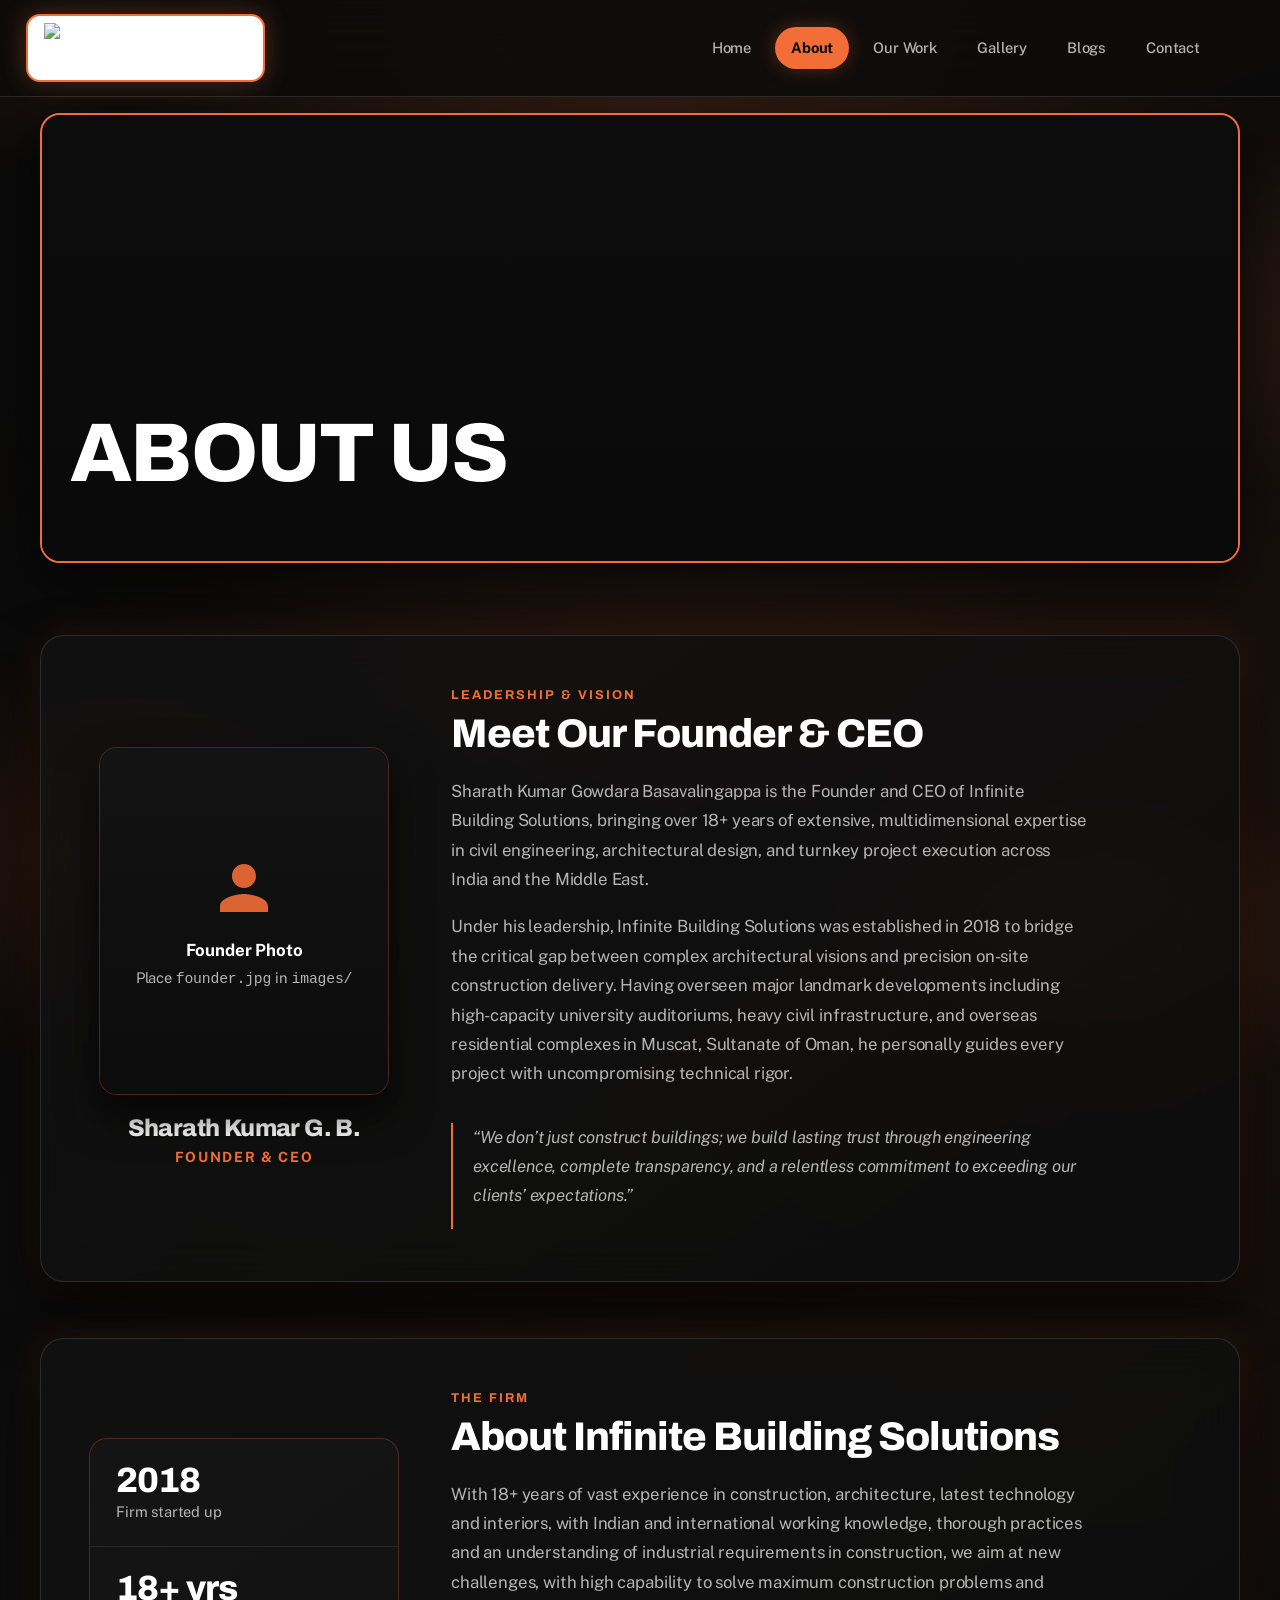
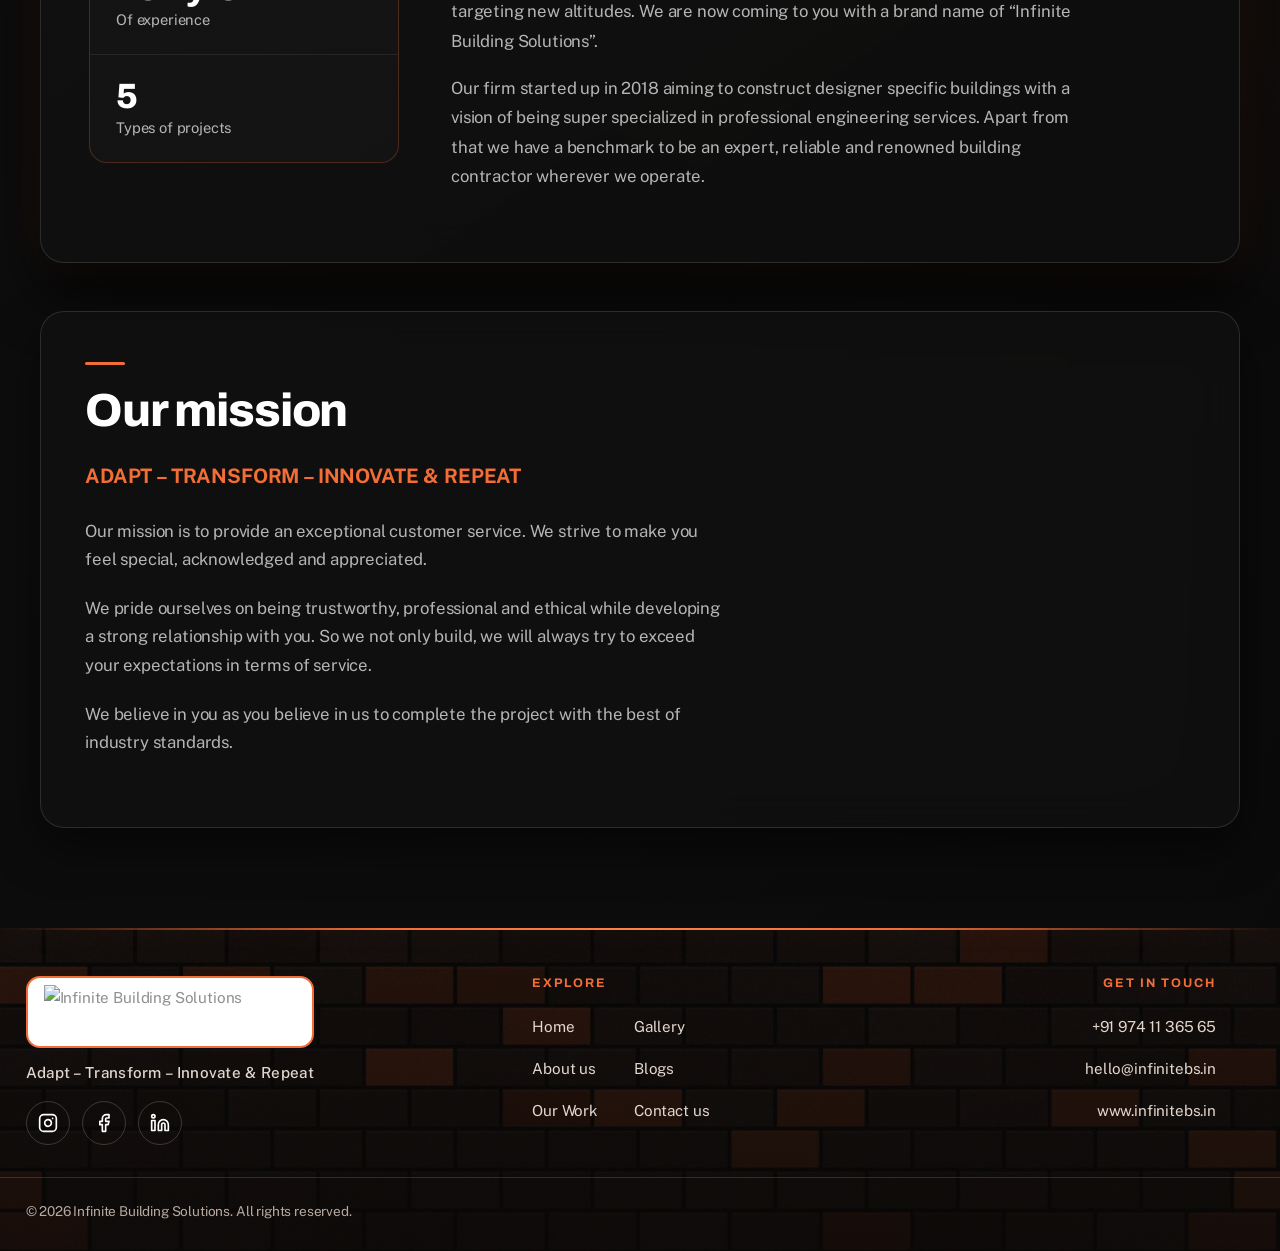
==== about.html @ d472f4f3 "footer changes" ====
<!DOCTYPE html>
<html lang="en-IN"><head><meta charset="utf-8">
<meta name="viewport" content="width=device-width, initial-scale=1, viewport-fit=cover">
<title>About Us | Infinite Building Solutions, Mysuru</title>
<meta name="description" content="Meet our Founder & CEO Sharath Kumar G. B., and learn about Infinite Building Solutions' 18+ years of expertise in civil construction, architecture, and interiors in Mysuru and abroad.">
<meta name="robots" content="index,follow,max-image-preview:large">
<meta name="theme-color" content="#f26e36">
<link rel="canonical" href="https://www.infinitebs.in/about.html">
<meta property="og:type" content="website"><meta property="og:site_name" content="Infinite Building Solutions"><meta property="og:title" content="About Us | Infinite Building Solutions, Mysuru"><meta property="og:description" content="Meet our Founder & CEO Sharath Kumar G. B., and learn about Infinite Building Solutions' 18+ years of expertise in civil construction, architecture, and interiors in Mysuru and abroad."><meta property="og:url" content="https://www.infinitebs.in/about.html"><meta property="og:image" content="https://www.infinitebs.in/images/hero-about.jpg"><meta property="og:locale" content="en_IN">
<meta name="twitter:card" content="summary_large_image"><meta name="twitter:title" content="About Us | Infinite Building Solutions, Mysuru"><meta name="twitter:description" content="Meet our Founder & CEO Sharath Kumar G. B., and learn about Infinite Building Solutions' 18+ years of expertise in civil construction, architecture, and interiors in Mysuru and abroad."><meta name="twitter:image" content="https://www.infinitebs.in/images/hero-about.jpg">
<link rel="icon" type="image/png" href="images/favicon.png">
<link rel="icon" href="favicon.ico" sizes="any">
<link rel="apple-touch-icon" href="images/apple-touch-icon.png">
<link rel="preconnect" href="https://fonts.googleapis.com"><link rel="preconnect" href="https://fonts.gstatic.com" crossorigin>
<link href="https://fonts.googleapis.com/css2?family=Archivo:wght@500;700;800&family=Public+Sans:wght@400;500;600;700&display=swap" rel="stylesheet">
<link rel="stylesheet" href="css/style.css"><link rel="stylesheet" href="css/footer.css"><link rel="stylesheet" href="css/background.css">
<script type="application/ld+json">{"@context": "https://schema.org", "@type": "GeneralContractor", "name": "Infinite Building Solutions", "url": "https://www.infinitebs.in/", "logo": "https://www.infinitebs.in/images/logo.png", "image": "https://www.infinitebs.in/images/hero-home.jpg", "description": "Infinite Building Solutions is a Mysuru-based construction firm delivering commercial, institutional, residential, industrial and interiors and fit out projects across Karnataka and abroad.", "telephone": "+919741136565", "email": "hello@infinitebs.in", "foundingDate": "2018", "founder": {"@type": "Person", "name": "Sharath Kumar Gowdara Basavalingappa", "jobTitle": "Founder & CEO"}, "address": {"@type": "PostalAddress", "streetAddress": "340, Post Office Road, Sri Bireshwara Kurubhara Sanga, Siddalingapura", "addressLocality": "Mysuru", "addressRegion": "Karnataka", "postalCode": "570003", "addressCountry": "IN"}, "areaServed": ["Mysuru", "Karnataka", "India"]}</script>
</head><body>
<header><div class="nav"><a href="index.html" aria-label="Infinite Building Solutions, home"><img src="images/logo.png" alt="Infinite Building Solutions"></a>
<button class="mb" aria-label="Menu" aria-expanded="false"><span></span><span></span><span></span></button>
<nav aria-label="Main"><a href="index.html" data-l="home">Home</a><a href="about.html" data-l="about" class="on" aria-current="page">About</a><a href="our-work.html" data-l="work">Our Work</a><a href="gallery.html" data-l="gallery">Gallery</a><a href="blogs.html" data-l="blogs">Blogs</a><a href="contact.html" data-l="contact">Contact</a></nav></div></header>
<main>
<section class="pg on" id="about"><div class="bn i3"><div class="w"><h1>About us</h1></div></div>
<div class="w sec" style="padding-top:56px">

  <!-- 1. Founder & CEO First -->
  <article class="founder-card" style="margin-top:0">
    <div class="founder-media">
      <div class="founder-img-wrap">
        <img src="images/founder.jpg" alt="Sharath Kumar G. B. - Founder &amp; CEO" onerror="this.style.display='none';this.nextElementSibling.style.display='flex'">
        <div class="founder-placeholder" style="display:none">
          <svg viewBox="0 0 24 24"><path d="M12 12c2.21 0 4-1.79 4-4s-1.79-4-4-4-4 1.79-4 4 1.79 4 4 4zm0 2c-2.67 0-8 1.34-8 4v2h16v-2c0-2.66-5.33-4-8-4z"/></svg>
          <span><b>Founder Photo</b>Place <code>founder.jpg</code> in <code>images/</code></span>
        </div>
      </div>
      <div class="founder-name-tag">
        <h3>Sharath Kumar G. B.</h3>
        <p>Founder &amp; CEO</p>
      </div>
    </div>
    <div class="founder-bio">
      <span class="founder-eyebrow">LEADERSHIP &amp; VISION</span>
      <h2>Meet Our Founder &amp; CEO</h2>
      <p>Sharath Kumar Gowdara Basavalingappa is the Founder and CEO of Infinite Building Solutions, bringing over 18+ years of extensive, multidimensional expertise in civil engineering, architectural design, and turnkey project execution across India and the Middle East.</p>
      <p>Under his leadership, Infinite Building Solutions was established in 2018 to bridge the critical gap between complex architectural visions and precision on-site construction delivery. Having overseen major landmark developments including high-capacity university auditoriums, heavy civil infrastructure, and overseas residential complexes in Muscat, Sultanate of Oman, he personally guides every project with uncompromising technical rigor.</p>
      <div class="founder-quote">
        <p>“We don’t just construct buildings; we build lasting trust through engineering excellence, complete transparency, and a relentless commitment to exceeding our clients’ expectations.”</p>
      </div>
    </div>
  </article>

  <!-- 2. About The Firm Next -->
  <article class="founder-card about-card" style="margin-top:56px">
    <div class="founder-media">
      <div class="about-stats">
        <div><b>2018</b>Firm started up</div>
        <div><b>18+ yrs</b>Of experience</div>
        <div><b>5</b>Types of projects</div>
      </div>
    </div>
    <div class="founder-bio">
      <span class="founder-eyebrow">THE FIRM</span>
      <h2>About Infinite Building Solutions</h2>
      <p>With 18+ years of vast experience in construction, architecture, latest technology and interiors, with Indian and international working knowledge, thorough practices and an understanding of industrial requirements in construction, we aim at new challenges, with high capability to solve maximum construction problems and targeting new altitudes. We are now coming to you with a brand name of “Infinite Building Solutions”.</p>
      <p>Our firm started up in 2018 aiming to construct designer specific buildings with a vision of being super specialized in professional engineering services. Apart from that we have a benchmark to be an expert, reliable and renowned building contractor wherever we operate.</p>
    </div>
  </article>

  <!-- 3. Our Mission -->
  <div style="margin-top:48px">
    <div class="pc">
      <h2>Our mission</h2>
      <p style="margin-top:22px;font-size:1.25rem;color:var(--or)"><b>ADAPT – TRANSFORM – INNOVATE &amp; REPEAT</b></p>
      <p>Our mission is to provide an exceptional customer service. We strive to make you feel special, acknowledged and appreciated.</p>
      <p>We pride ourselves on being trustworthy, professional and ethical while developing a strong relationship with you. So we not only build, we will always try to exceed your expectations in terms of service.</p>
      <p>We believe in you as you believe in us to complete the project with the best of industry standards.</p>
    </div>
  </div>

</div>
</section>
</main>
<footer><div class="w ft">
<div class="ft-brand"><img src="images/logo.png" alt="Infinite Building Solutions"><p class="ft-tag">Adapt – Transform – Innovate &amp; Repeat</p>
<!-- TODO: replace each href="#" below with the real Instagram, Facebook and LinkedIn page URLs once the accounts are ready -->
<div class="ft-social"><a href="#" target="_blank" rel="noopener noreferrer" aria-label="Infinite Building Solutions on Instagram"><svg viewBox="0 0 24 24" fill="none" stroke="currentColor" stroke-width="2" stroke-linecap="round" stroke-linejoin="round" aria-hidden="true"><rect x="2" y="2" width="20" height="20" rx="5" ry="5"/><path d="M16 11.37A4 4 0 1 1 12.63 8 4 4 0 0 1 16 11.37z"/><line x1="17.5" y1="6.5" x2="17.51" y2="6.5"/></svg></a>
<a href="#" target="_blank" rel="noopener noreferrer" aria-label="Infinite Building Solutions on Facebook"><svg viewBox="0 0 24 24" fill="none" stroke="currentColor" stroke-width="2" stroke-linecap="round" stroke-linejoin="round" aria-hidden="true"><path d="M18 2h-3a5 5 0 0 0-5 5v3H7v4h3v8h4v-8h3l1-4h-4V7a1 1 0 0 1 1-1h3z"/></svg></a>
<a href="#" target="_blank" rel="noopener noreferrer" aria-label="Infinite Building Solutions on LinkedIn"><svg viewBox="0 0 24 24" fill="none" stroke="currentColor" stroke-width="2" stroke-linecap="round" stroke-linejoin="round" aria-hidden="true"><path d="M16 8a6 6 0 0 1 6 6v7h-4v-7a2 2 0 0 0-2-2 2 2 0 0 0-2 2v7h-4v-7a6 6 0 0 1 6-6z"/><rect x="2" y="9" width="4" height="12"/><circle cx="4" cy="4" r="2"/></svg></a>
</div></div>
<div><span class="ft-h">Explore</span><div class="ft-links"><a href="index.html">Home</a><a href="about.html">About us</a><a href="our-work.html">Our Work</a><a href="gallery.html">Gallery</a><a href="blogs.html">Blogs</a><a href="contact.html">Contact us</a></div></div>
<div><span class="ft-h">Get in touch</span><div class="ft-contact"><a href="tel:+919741136565">+91 974 11 365 65</a><a href="mailto:hello@infinitebs.in">hello@infinitebs.in</a><a href="https://www.infinitebs.in">www.infinitebs.in</a></div></div>
</div>
<div class="w ft-bar">© 2026 Infinite Building Solutions. All rights reserved.</div></footer>
<script src="js/script.js" defer></script>
</body></html>
---- css/style.css ----
/* ==========================================================================
   Infinite Building Solutions — Architectural Studio Design
   Color Theme: Dark theme: black, white and Signature Logo Orange (#f26e36)
   Palette: Rich Dark Espresso to Warm Black, Smoked Coffee Glass, Crisp Ivory & Warm Bronze-Orange
   ========================================================================== */

:root {
  /* Black, white and orange palette */
  --bg: #0a0a0a;                        /* Deep black */
  --bg-gradient: linear-gradient(180deg, #111111 0%, #0b0b0b 40%, #070707 100%);
  --bg-alt: #0e0e0e;                    /* Raised black */
  --bg-card: rgba(17, 17, 17, 0.72);    /* Smoked black glass */
  --bg-card-hover: rgba(22, 22, 22, 0.9);
  --st: #0f0f0f;                        /* Section Dark Foundation */

  /* Architectural Hairlines & Borders */
  --border: rgba(255, 255, 255, 0.08); /* Clean Precision Hairline */
  --border-warm: rgba(255, 255, 255, 0.12); /* Soft white hairline */
  --border-hover: rgba(242, 110, 54, 0.65); /* Vibrant Orange Glow Border */
  --ln: rgba(255, 255, 255, 0.08);

  /* Signature Brand Logo Orange & Warm Accents */
  --or: #f26e36;                        /* Signature Infinite Logo Orange */
  --or-bright: #ff8246;                 /* Glowing Orange Highlight */
  --or-deep: #d8551e;                  /* Deep Warm Terracotta */
  --or-glow: rgba(242, 110, 54, 0.3);   /* Luminous Ambient Orange Glow */
  --gold: #e5a968;                      /* Champagne Accent */

  /* Crisp Typography Colors */
  --fg: #ffffff;                        /* Crisp Off-White */
  --fg-sec: #b5b5b5;                    /* Neutral light gray */
  --fg-mut: #929292;                    /* Muted gray */

  box-sizing: border-box;
  padding-top: env(safe-area-inset-top, 0px);
  padding-bottom: env(safe-area-inset-bottom, 0px);
  color-scheme: dark;
}

html {
  scroll-padding-top: env(safe-area-inset-top, 0px);
  scroll-behavior: smooth;
  background-color: var(--bg);
}

*, *::before, *::after { box-sizing: inherit; }

body {
  margin: 0;
  background-color: var(--bg);
  background-image: 
    radial-gradient(ellipse 75% 45% at 50% 0%, rgba(242, 110, 54, 0.16), transparent 65%),
    radial-gradient(circle at 90% 30%, rgba(218, 95, 39, 0.08), transparent 50%),
    radial-gradient(circle at 10% 70%, rgba(31, 31, 31, 0.15), transparent 60%);
  color: var(--fg);
  font: 400 16px/1.7 "Public Sans", -apple-system, BlinkMacSystemFont, "Segoe UI", Roboto, sans-serif;
  overflow-x: clip;
  letter-spacing: -0.01em;
}

body::before {
  content: "";
  position: fixed;
  inset: 0 0 auto;
  height: env(safe-area-inset-top, 0px);
  background: var(--bg);
  z-index: 10;
}

/* --------------------------------------------------------------------------
   Original Architectural Typography Structure
   -------------------------------------------------------------------------- */
h1, h2, h3 {
  font-family: "Archivo", "Public Sans", system-ui, sans-serif;
  line-height: 1.12;
  margin: 0;
  letter-spacing: -0.025em;
  color: #ffffff;
}

h1 { font-size: clamp(2.5rem, 6.5vw, 5.2rem); font-weight: 800; }
h2 { font-size: clamp(1.85rem, 3.8vw, 2.9rem); font-weight: 800; }
h3 { font-size: 1.35rem; font-weight: 700; }
p { margin: 0 0 1.2em; max-width: 64ch; color: var(--fg-sec); font-size: 1.05rem; }
a { color: inherit; text-decoration: none; }
:focus-visible { outline: 2px solid var(--or); outline-offset: 3px; }
.w { max-width: 1200px; margin: 0 auto; padding: 0 28px; }

/* --------------------------------------------------------------------------
   Header & Navigation — Clean Floating Studio Bar
   -------------------------------------------------------------------------- */
header {
  position: sticky;
  top: env(safe-area-inset-top, 0px);
  z-index: 30;
  background: rgba(11, 11, 11, 0.85);
  backdrop-filter: blur(24px);
  -webkit-backdrop-filter: blur(24px);
  border-bottom: 1px solid var(--border-warm);
  transition: all 0.3s ease;
}

.nav {
  display: flex;
  align-items: center;
  justify-content: space-between;
  gap: 20px;
  padding: 14px clamp(24px, 5vw, 96px) 14px clamp(16px, 2vw, 36px);
  max-width: none;
  margin: 0;
}

.nav img {
  height: 68px;
  width: auto;
  display: block;
  background: #ffffff;
  border: 2px solid var(--or);
  border-radius: 14px;
  padding: 7px 16px;
  box-shadow: 0 0 26px var(--or-glow);
  transition: opacity 0.2s ease, box-shadow 0.3s ease;
}

.nav a:hover img { box-shadow: 0 0 34px rgba(242, 110, 54, 0.5); }

.nav img:hover { opacity: 0.95; }

nav {
  display: flex;
  gap: 8px;
  align-items: center;
}

nav a {
  padding: 8px 16px;
  border-radius: 99px;
  font-weight: 500;
  font-size: 0.92rem;
  color: #b5b5b5;
  transition: all 0.2s ease;
}

nav a:hover {
  color: #ffffff;
  background: rgba(255, 255, 255, 0.06);
}

nav a.on {
  background: var(--or);
  color: #0a0a0a;
  font-weight: 700;
  box-shadow: 0 0 20px var(--or-glow);
}

/* --------------------------------------------------------------------------
   Buttons — Crisp Precision with Signature Logo Orange
   -------------------------------------------------------------------------- */
.btn {
  display: inline-flex;
  align-items: center;
  justify-content: center;
  background: var(--or);
  color: #0a0a0a;
  font-weight: 700;
  padding: 15px 32px;
  border-radius: 99px;
  border: 0;
  font: 700 0.96rem "Public Sans", sans-serif;
  cursor: pointer;
  box-shadow: 0 8px 24px -4px var(--or-glow);
  transition: transform 0.2s ease, filter 0.2s ease, box-shadow 0.2s ease;
}

.btn:hover {
  filter: brightness(1.1);
  transform: translateY(-2px);
  box-shadow: 0 12px 30px -4px rgba(242, 110, 54, 0.45);
}

.btn.ghost {
  background: rgba(255, 255, 255, 0.04);
  color: #ffffff;
  border: 1px solid rgba(255, 255, 255, 0.18);
  box-shadow: none;
}

.btn.ghost:hover {
  background: rgba(255, 255, 255, 0.08);
  border-color: #ffffff;
}

.btn.lt {
  color: #ffffff;
  border: 1px solid rgba(255, 255, 255, 0.4);
  box-shadow: none;
}

.btn.lt:hover {
  background: #ffffff;
  color: #0a0a0a;
}

.pg { display: none; }
.pg.on { display: block; }
.cta { display: flex; gap: 14px; flex-wrap: wrap; }

/* --------------------------------------------------------------------------
   Hero Banners — Cinematic Architectural Full Bleed (Espresso/Noir Tone)
   -------------------------------------------------------------------------- */
.bn {
  position: relative;
  margin: 16px auto;
  width: calc(100% - 40px);
  max-width: 1200px;
  border-radius: 20px;
  border: 2px solid var(--or);
  min-height: 50vh;
  display: flex;
  align-items: flex-end;
  color: #ffffff;
  background: #0c0c0c center/cover no-repeat;
  overflow: hidden;
  box-shadow: 0 20px 50px rgba(0, 0, 0, 0.65);
}

.bn::before {
  content: "";
  position: absolute;
  inset: 0;
  background: linear-gradient(180deg, rgba(11, 11, 11, 0.25) 0%, rgba(11, 11, 11, 0.75) 50%, rgba(9, 9, 9, 0.98) 100%);
}

.bn .w {
  position: relative;
  width: 100%;
  padding-top: 140px;
  padding-bottom: 64px;
  z-index: 1;
}

.bn.tall { min-height: calc(100svh - 132px); }
.bn.tall .w { padding-top: 90px; padding-bottom: 112px; }
.bn.tall h1 { font-size: clamp(2.2rem, 4.6vw, 4.2rem); max-width: 22ch; }
.bn.tall p { margin: 20px 0 28px; }
.bn h1 { max-width: 17ch; text-transform: uppercase; line-height: 1.05; letter-spacing: -0.02em; }
.bn p { color: #d6d6d6; font-size: 1.25rem; margin: 24px 0 34px; max-width: 56ch; line-height: 1.6; }

.bn.i1 { background-image: url(../images/hero-home.jpg); }
.bn.i2 { background-image: url(../images/hero-work.jpg); }
.bn.i3 { background-image: url(../images/hero-about.jpg); }
.bn.i4 { background-image: url(../images/hero-contact.jpg); }
.bn.i5 { background-image: url(../images/oman.jpg); }

/* --------------------------------------------------------------------------
   Stats Bar — Smoked Espresso Metric Ribbon
   -------------------------------------------------------------------------- */
.stats {
  display: grid;
  grid-template-columns: repeat(3, 1fr);
  background: rgba(15, 15, 15, 0.85);
  backdrop-filter: blur(24px);
  -webkit-backdrop-filter: blur(24px);
  border: 1px solid var(--border-warm);
  border-radius: 18px;
  margin-top: -54px;
  position: relative;
  z-index: 2;
  box-shadow: 0 30px 60px rgba(0, 0, 0, 0.75), 0 0 30px rgba(242, 110, 54, 0.1);
  padding: 34px 20px;
}

.stats div {
  padding: 0 36px;
  border-left: 1px solid var(--border);
  font-size: 0.95rem;
  color: var(--fg-sec);
  letter-spacing: -0.01em;
}

.stats div:first-child { border: 0; }

.stats b {
  display: block;
  font: 800 2.8rem "Archivo", sans-serif;
  color: #ffffff;
  letter-spacing: -0.03em;
  margin-bottom: 2px;
  position: relative;
}

.stats b::after {
  content: "";
  display: inline-block;
  width: 8px;
  height: 8px;
  border-radius: 50%;
  background: var(--or);
  margin-left: 6px;
  box-shadow: 0 0 12px var(--or);
}

/* --------------------------------------------------------------------------
   Section Layout & Headings
   -------------------------------------------------------------------------- */
.sec { padding: 100px 0; }

.sec h2::before {
  content: "";
  display: block;
  width: 40px;
  height: 3px;
  background: var(--or);
  margin-bottom: 20px;
  border-radius: 2px;
}

.dark {
  background: var(--bg-alt);
  border-block: 1px solid var(--border-warm);
}

.dark .lead {
  color: var(--fg-sec);
  max-width: 62ch;
  font-size: 1.2rem;
  line-height: 1.6;
}

.mut { color: var(--fg-mut); }

/* --------------------------------------------------------------------------
   Swachh Pukhar Style Service Cards — Smoked black glass & Orange Accents
   -------------------------------------------------------------------------- */
.sp-grid {
  display: grid;
  grid-template-columns: repeat(2, 1fr);
  gap: 28px;
  margin-top: 48px;
}

.sp-card {
  background: var(--bg-card);
  backdrop-filter: blur(20px);
  -webkit-backdrop-filter: blur(20px);
  border: 1px solid var(--border-warm);
  border-radius: 18px;
  padding: 40px 36px;
  display: flex;
  flex-direction: column;
  transition: transform 0.35s ease, border-color 0.35s ease, box-shadow 0.35s ease, background 0.35s ease;
  position: relative;
  box-shadow: 0 14px 34px rgba(0, 0, 0, 0.5);
}

.sp-card:hover {
  transform: translateY(-6px);
  border-color: var(--border-hover);
  background: var(--bg-card-hover);
  box-shadow: 0 24px 50px rgba(0, 0, 0, 0.75), 0 0 30px var(--or-glow);
}

.sp-top {
  display: flex;
  align-items: center;
  justify-content: space-between;
  margin-bottom: 24px;
}

.sp-icon {
  width: 50px;
  height: 50px;
  border-radius: 12px;
  background: rgba(242, 110, 54, 0.12);
  color: var(--or);
  display: flex;
  align-items: center;
  justify-content: center;
  border: 1px solid rgba(242, 110, 54, 0.28);
  box-shadow: 0 0 20px rgba(242, 110, 54, 0.12);
}

.sp-icon svg {
  width: 24px;
  height: 24px;
  fill: currentColor;
}

.sp-eyebrow {
  font: 700 0.75rem "Archivo", sans-serif;
  letter-spacing: 0.16em;
  text-transform: uppercase;
  color: var(--or);
}

.sp-title {
  font-size: 1.65rem;
  font-weight: 800;
  margin: 0 0 14px;
  color: #ffffff;
}

.sp-desc {
  color: var(--fg-sec);
  font-size: 0.98rem;
  line-height: 1.65;
  margin: 0 0 26px;
  flex-grow: 1;
}

.sp-tags {
  display: flex;
  flex-wrap: wrap;
  gap: 8px;
  margin-bottom: 28px;
}

.sp-pill {
  font-size: 0.8rem;
  font-weight: 500;
  color: #b8b8b8;
  background: rgba(255, 255, 255, 0.04);
  border: 1px solid var(--border);
  padding: 5px 14px;
  border-radius: 99px;
  white-space: nowrap;
  letter-spacing: 0.02em;
}

.sp-card:hover .sp-pill {
  border-color: rgba(242, 110, 54, 0.25);
  color: #ffffff;
}

.sp-link {
  display: inline-flex;
  align-items: center;
  gap: 8px;
  color: #ffffff;
  font-weight: 700;
  font-size: 0.95rem;
  text-decoration: none;
  margin-top: auto;
  transition: gap 0.25s ease, color 0.25s ease;
}

.sp-link:hover {
  gap: 14px;
  color: var(--or);
}

/* --------------------------------------------------------------------------
   Project Portfolio — Clean Minimalist Architectural Framing
   -------------------------------------------------------------------------- */
.hd {
  display: flex;
  justify-content: space-between;
  align-items: flex-end;
  gap: 24px;
  flex-wrap: wrap;
  margin-bottom: 40px;
}

.filters {
  display: flex;
  gap: 10px;
  flex-wrap: wrap;
  margin-bottom: 40px;
}

.filters button {
  font: 600 0.92rem "Public Sans", sans-serif;
  background: rgba(255, 255, 255, 0.03);
  color: #b5b5b5;
  border: 1px solid var(--border);
  padding: 10px 22px;
  border-radius: 99px;
  cursor: pointer;
  transition: all 0.25s ease;
}

.filters button:hover {
  border-color: rgba(242, 110, 54, 0.4);
  color: #ffffff;
}

.filters button[aria-pressed=true] {
  background: var(--or);
  color: #0a0a0a;
  border-color: var(--or);
  font-weight: 700;
  box-shadow: 0 4px 20px var(--or-glow);
}

.grid {
  display: grid;
  grid-template-columns: repeat(auto-fill, minmax(340px, 1fr));
  gap: 28px;
}

/* UNIFORM ANIMATION SPEED & SHAPE TRANSFORMATION (Matched 1.1s) */
.card {
  position: relative;
  min-height: 380px;
  color: #fff;
  background: #0f0f0f;
  border: 1px solid var(--border-warm);
  border-radius: 16px;
  overflow: hidden;
  display: flex;
  flex-direction: column;
  justify-content: flex-end;
  isolation: isolate;
  transition: transform 1.1s cubic-bezier(0.2, 0.8, 0.2, 1), 
              border-radius 1.1s cubic-bezier(0.2, 0.8, 0.2, 1), 
              border-color 0.4s ease, 
              box-shadow 0.4s ease;
}

.card:hover {
  transform: translateY(-8px);
  border-radius: 24px;
  border-color: var(--border-hover);
  box-shadow: 0 24px 50px rgba(0, 0, 0, 0.8), 0 0 30px var(--or-glow);
}

.card img, .tile {
  position: absolute;
  inset: 0;
  width: 100%;
  height: 100%;
  object-fit: cover;
  z-index: -1;
  transition: transform 1.1s cubic-bezier(0.2, 0.8, 0.2, 1);
}

.card:hover img { transform: scale(1.08); }

.tile {
  font-size: 2.6rem;
  align-items: flex-start;
  padding: 28px;
  background-color: #111111;
  background-image: linear-gradient(135deg, transparent 65%, var(--or) 65%);
  display: flex;
}

.card .b {
  position: relative;
  margin-top: auto;
  width: 100%;
  padding: 100px 28px 28px;
  background: linear-gradient(transparent 0%, rgba(10, 10, 10, 0.96) 65%);
}

.card h3 { color: #ffffff; font-size: 1.45rem; margin-bottom: 8px; font-weight: 700; }
.card small { color: #b5b5b5; display: block; font-size: 0.92rem; line-height: 1.55; }

.tag {
  display: inline-block;
  font-size: 0.78rem;
  font-weight: 700;
  background: var(--or);
  color: #0a0a0a;
  padding: 3px 12px;
  border-radius: 99px;
  margin-bottom: 12px;
  letter-spacing: 0.04em;
  text-transform: uppercase;
}

.peek {
  display: grid;
  grid-template-columns: repeat(3, 1fr);
  gap: 24px;
}

.peek .card, .peek .a { min-height: 300px; }
.peek .card .b { padding-top: 70px; }
.peek .card small:first-of-type { display: -webkit-box; -webkit-box-orient: vertical; -webkit-line-clamp: 2; line-clamp: 2; overflow: hidden; }
.peek .card small + small { display: none; }

/* --------------------------------------------------------------------------
   Abroad Gallery — Uniform Shape Changing & Zoom Speed
   -------------------------------------------------------------------------- */
.gal {
  columns: 3 280px;
  column-gap: 20px;
  margin-top: 40px;
}

.gal img {
  width: 100%;
  display: block;
  margin: 0 0 20px;
  border-radius: 16px;
  break-inside: avoid;
  border: 1px solid var(--border-warm);
  box-shadow: 0 12px 30px rgba(0, 0, 0, 0.55);
  transition: transform 1.1s cubic-bezier(0.2, 0.8, 0.2, 1), 
              border-radius 1.1s cubic-bezier(0.2, 0.8, 0.2, 1), 
              border-color 0.4s ease, 
              box-shadow 0.4s ease;
}

.gal img:hover {
  transform: scale(1.04) translateY(-4px);
  border-radius: 24px;
  border-color: var(--border-hover);
  box-shadow: 0 20px 45px rgba(0, 0, 0, 0.75), 0 0 25px var(--or-glow);
}

/* --------------------------------------------------------------------------
   Dedicated Gallery Page
   -------------------------------------------------------------------------- */
.gal-grid {
  display: grid;
  grid-template-columns: repeat(auto-fill, minmax(340px, 1fr));
  gap: 28px;
  margin-top: 40px;
}

.gal-item {
  background: var(--bg-card);
  backdrop-filter: blur(16px);
  border: 1px solid var(--border-warm);
  border-radius: 16px;
  overflow: hidden;
  box-shadow: 0 14px 35px rgba(0, 0, 0, 0.5);
  transition: transform 1.1s cubic-bezier(0.2, 0.8, 0.2, 1), 
              border-radius 1.1s cubic-bezier(0.2, 0.8, 0.2, 1), 
              border-color 0.4s ease, 
              box-shadow 0.4s ease;
}

.gal-item:hover {
  transform: translateY(-8px);
  border-radius: 24px;
  border-color: var(--border-hover);
  box-shadow: 0 24px 50px rgba(0, 0, 0, 0.75), 0 0 30px var(--or-glow);
}

.gal-item img {
  width: 100%;
  aspect-ratio: 16/11;
  object-fit: cover;
  display: block;
  transition: transform 1.1s cubic-bezier(0.2, 0.8, 0.2, 1);
}

.gal-item:hover img { transform: scale(1.07); }
.gal-body { padding: 22px 24px 24px; }

.gal-tag {
  display: inline-block;
  font-size: 0.75rem;
  font-weight: 700;
  text-transform: uppercase;
  letter-spacing: 0.12em;
  color: var(--or);
  margin-bottom: 6px;
}

.gal-body h3 { font-size: 1.25rem; font-weight: 700; margin: 0 0 4px; color: #fff; }
.gal-body p { color: var(--fg-sec); font-size: 0.92rem; margin: 0; }

/* --------------------------------------------------------------------------
   Blog Section
   -------------------------------------------------------------------------- */
.blog-grid {
  display: grid;
  grid-template-columns: repeat(auto-fit, minmax(340px, 1fr));
  gap: 30px;
  margin-top: 40px;
}

.blog-card {
  background: var(--bg-card);
  backdrop-filter: blur(14px);
  border: 1px solid var(--border-warm);
  border-radius: 18px;
  padding: 38px 34px;
  display: flex;
  flex-direction: column;
  box-shadow: 0 16px 40px rgba(0, 0, 0, 0.5);
  transition: transform 0.35s ease, border-color 0.35s ease, box-shadow 0.35s ease;
}

.blog-card:hover {
  transform: translateY(-6px);
  border-color: var(--border-hover);
  box-shadow: 0 24px 50px rgba(0, 0, 0, 0.7), 0 0 30px var(--or-glow);
}

.blog-meta-top {
  display: flex;
  justify-content: space-between;
  align-items: center;
  margin-bottom: 20px;
  font-size: 0.82rem;
}

.blog-badge {
  color: var(--or);
  font-weight: 700;
  letter-spacing: 0.12em;
  text-transform: uppercase;
}

.blog-time { color: var(--fg-mut); }
.blog-card h2 { font-size: 1.55rem; font-weight: 700; line-height: 1.35; margin: 0 0 16px; color: #fff; }
.blog-card h2::before { display: none !important; }
.blog-desc { color: var(--fg-sec); font-size: 0.98rem; line-height: 1.7; margin-bottom: 26px; flex-grow: 1; }

.blog-footer {
  border-top: 1px solid var(--border);
  padding-top: 20px;
  display: flex;
  justify-content: space-between;
  align-items: center;
  font-size: 0.9rem;
  color: var(--fg-mut);
}

.blog-author { color: #ffffff; font-weight: 600; }

/* --------------------------------------------------------------------------
   About, Mission, & Founder Section — Executive Studio Presentation
   -------------------------------------------------------------------------- */
.two { display: grid; grid-template-columns: 1fr 1fr; gap: 56px; }
.facts { display: grid; grid-template-columns: 1fr 1fr; gap: 28px 20px; margin-top: 8px; }
.facts b { display: block; font: 800 2.4rem "Archivo", sans-serif; color: #ffffff; }

.pc {
  background: var(--bg-card);
  backdrop-filter: blur(20px);
  border: 1px solid var(--border-warm);
  border-radius: 24px;
  padding: 50px 44px;
  box-shadow: 0 20px 45px rgba(0, 0, 0, 0.5);
}

.pc .mut { color: var(--fg-sec); }

/* Founder & CEO Card */
.founder-card {
  background: linear-gradient(145deg, rgba(19, 19, 19, 0.75) 0%, rgba(13, 13, 13, 0.9) 100%);
  backdrop-filter: blur(24px);
  -webkit-backdrop-filter: blur(24px);
  border: 1px solid var(--border-warm);
  border-radius: 24px;
  padding: 52px 48px;
  display: grid;
  grid-template-columns: 310px 1fr;
  gap: 52px;
  align-items: center;
  box-shadow: 0 30px 60px rgba(0, 0, 0, 0.7), 0 0 40px rgba(242, 110, 54, 0.12);
}

.founder-media { display: flex; flex-direction: column; align-items: center; gap: 20px; }

.founder-img-wrap {
  width: 100%;
  max-width: 290px;
  aspect-ratio: 1/1.2;
  border-radius: 18px;
  border: 1px solid rgba(242, 110, 54, 0.25);
  overflow: hidden;
  position: relative;
  background: #111111;
  box-shadow: 0 20px 40px rgba(0, 0, 0, 0.7);
}

.founder-img-wrap img { width: 100%; height: 100%; object-fit: cover; display: block; }

.founder-placeholder {
  width: 100%;
  height: 100%;
  display: flex;
  flex-direction: column;
  align-items: center;
  justify-content: center;
  background: linear-gradient(180deg, #131313 0%, #0c0c0c 100%);
  color: var(--fg-sec);
  padding: 24px;
  text-align: center;
}

.founder-placeholder svg { width: 72px; height: 72px; fill: var(--or); margin-bottom: 14px; opacity: 0.9; }
.founder-placeholder span { font-size: 0.92rem; color: #b5b5b5; line-height: 1.5; }
.founder-placeholder b { color: #fff; display: block; font-size: 1.05rem; margin-bottom: 4px; }

.founder-name-tag { text-align: center; }
.founder-name-tag h3 { font-size: 1.5rem; font-weight: 800; color: #fff; margin: 0 0 4px; }
.founder-name-tag p { color: var(--or); font-weight: 700; font-size: 0.88rem; letter-spacing: 0.12em; text-transform: uppercase; margin: 0; }

.founder-bio { display: flex; flex-direction: column; justify-content: center; }
.founder-eyebrow { color: var(--or); font: 700 0.8rem "Archivo", sans-serif; letter-spacing: 0.16em; text-transform: uppercase; margin-bottom: 10px; }
.founder-bio h2 { font-size: clamp(1.9rem, 3.6vw, 2.5rem); font-weight: 800; color: #fff; margin-bottom: 20px; }
.founder-bio h2::before { display: none !important; }
.founder-bio p { color: var(--fg-sec); font-size: 1.05rem; line-height: 1.75; margin-bottom: 18px; }

.founder-quote {
  border-left: 2px solid var(--or);
  padding-left: 20px;
  margin: 16px 0 0;
  font-style: italic;
  color: #e2e2e2;
  font-size: 1.05rem;
}

/* About the firm card (matches founder card) */
.about-stats { width: 100%; border: 1px solid rgba(242, 110, 54, 0.25); border-radius: 18px; background: rgba(255, 255, 255, 0.02); overflow: hidden; }
.about-stats div { padding: 22px 26px; border-bottom: 1px solid var(--border); font-size: 0.92rem; color: var(--fg-sec); }
.about-stats div:last-child { border-bottom: 0; }
.about-stats b { display: block; font: 800 2.2rem "Archivo", sans-serif; color: #ffffff; letter-spacing: -0.03em; }
.about-card .founder-eyebrow { margin-bottom: 10px; }

/* --------------------------------------------------------------------------
   Contact Form & Details
   -------------------------------------------------------------------------- */
form { display: grid; gap: 20px; }
label { font-weight: 600; font-size: 0.95rem; display: grid; gap: 8px; color: #d6d6d6; }

input, select, textarea {
  font: inherit;
  padding: 15px 18px;
  border-radius: 12px;
  border: 1px solid var(--border-warm);
  background: rgba(16, 16, 16, 0.85);
  color: #fff;
  transition: border-color 0.25s ease, box-shadow 0.25s ease;
}

input:focus, select:focus, textarea:focus {
  outline: 0;
  border-color: var(--or);
  box-shadow: 0 0 20px var(--or-glow);
}

.info p { margin-bottom: 1.6em; }
.info b { display: block; color: var(--or); font-size: 0.85rem; text-transform: uppercase; letter-spacing: 0.12em; margin-bottom: 6px; }



/* --------------------------------------------------------------------------
   Footer
   -------------------------------------------------------------------------- */
footer {
  background: #000000;
  color: #8f8f8f;
  padding: 72px 0 0;
  font-size: 0.95rem;
  border-top: 1px solid var(--border-warm);
}

.ft { display: grid; grid-template-columns: 1.3fr 1.2fr 1fr; gap: 56px; align-items: start; }
footer img { height: 84px; width: auto; background: #fff; border: 2px solid var(--or); border-radius: 14px; padding: 7px 16px; display: block; }
.ft-tag { margin: 16px 0 20px; max-width: none; color: #b5b5b5; font: 500 0.95rem/1.5 "Public Sans", sans-serif; letter-spacing: 0.02em; text-transform: none; }
.ft-h { display: block; color: var(--or); font: 700 0.78rem "Archivo", sans-serif; letter-spacing: 0.16em; text-transform: uppercase; margin-bottom: 18px; }
.ft-links { display: grid; grid-template-rows: repeat(3, auto); grid-auto-flow: column; gap: 4px 36px; justify-content: start; }
.ft-contact { display: grid; gap: 4px; }
footer a { display: block; padding: 6px 0; color: #b5b5b5; transition: color 0.2s; }
footer a:hover { color: var(--or); }

.ft-social { display: flex; gap: 12px; }
.ft-social a { width: 44px; height: 44px; padding: 0; display: flex; align-items: center; justify-content: center; border: 1px solid rgba(255, 255, 255, 0.18); border-radius: 50%; color: #ffffff; transition: background 0.25s ease, border-color 0.25s ease, color 0.25s ease, transform 0.25s ease; }
.ft-social a svg { width: 20px; height: 20px; }
.ft-social a:hover { background: var(--or); border-color: var(--or); color: #000000; transform: translateY(-3px); }

.ft-bar { margin-top: 56px; padding-top: 22px; padding-bottom: 28px; border-top: 1px solid var(--border); font-size: 0.85rem; color: #6f6f6f; }

/* --------------------------------------------------------------------------
   Mobile Navigation
   -------------------------------------------------------------------------- */
.mb { display: none; }

@media (max-width: 860px) {
  .nav { padding: 12px; }
  .nav img { height: 52px; padding: 5px 12px; border-radius: 12px; }
  nav { margin-right: 0; }
  .mb {
    display: flex;
    flex-direction: column;
    align-items: center;
    justify-content: center;
    gap: 6px;
    width: 44px;
    height: 44px;
    border: 0;
    border-radius: 50%;
    background: rgba(255, 255, 255, 0.08);
    cursor: pointer;
  }
  .mb span { width: 20px; height: 2px; background: #fff; border-radius: 2px; transition: transform 0.25s, opacity 0.25s; }
  .mb[aria-expanded=true] span:nth-child(1) { transform: translateY(8px) rotate(45deg); }
  .mb[aria-expanded=true] span:nth-child(2) { opacity: 0; }
  .mb[aria-expanded=true] span:nth-child(3) { transform: translateY(-8px) rotate(-45deg); }
  header nav {
    display: none;
    position: absolute;
    top: 100%;
    left: 0;
    right: 0;
    flex-direction: column;
    align-items: stretch;
    gap: 6px;
    background: rgba(11, 11, 11, 0.98);
    backdrop-filter: blur(24px);
    padding: 20px 24px 28px;
    border-bottom: 1px solid var(--border-warm);
    box-shadow: 0 20px 40px rgba(0, 0, 0, 0.85);
  }
  header nav.open { display: flex; }
  header nav a { padding: 14px 16px; font-size: 1.05rem; border-radius: 10px; }
  .two, .peek, .sp-grid { grid-template-columns: 1fr; }
  .ft { grid-template-columns: 1fr; gap: 36px; }
  .peek .card, .peek .a { min-height: 300px; }
  .stats { grid-template-columns: 1fr; gap: 20px 0; margin-top: -20px; padding: 26px 18px; }
  .stats div { border-left: 0; border-bottom: 1px solid var(--border); padding: 0 10px 18px; }
  .stats div:last-child { border-bottom: 0; padding-bottom: 0; }
  .bn { border-radius: 16px; margin: 12px auto; width: calc(100% - 24px); min-height: 65vh; }
  .gal { columns: 2 140px; column-gap: 12px; }
  .founder-card { grid-template-columns: 1fr; gap: 32px; padding: 36px 24px; text-align: center; }
  .founder-quote { border-left: 0; border-top: 2px solid var(--or); padding: 16px 0 0; }
}

/* --------------------------------------------------------------------------
   Clients & collaborators — infinite logo ribbon
   -------------------------------------------------------------------------- */
.partners { border-top: 1px solid var(--border); }
.partners .w { text-align: center; }
.partners h2::before { margin-left: auto; margin-right: auto; }
.mq-eyebrow { display: block; color: var(--or); font: 700 0.78rem "Archivo", sans-serif; letter-spacing: 0.16em; text-transform: uppercase; margin-bottom: 14px; }
.marquee { overflow-x: auto; margin-top: 44px; -webkit-mask-image: linear-gradient(90deg, transparent, #000 7%, #000 93%, transparent); mask-image: linear-gradient(90deg, transparent, #000 7%, #000 93%, transparent); scrollbar-width: none; }
.marquee::-webkit-scrollbar { display: none; }
.marquee.run { overflow: hidden; }
.mq-track { display: flex; width: max-content; }
.mq-item { flex: 0 0 auto; width: 230px; height: 112px; margin-right: 20px; padding: 18px 24px; display: flex; align-items: center; justify-content: center; background: #ffffff; border: 1px solid rgba(255, 255, 255, 0.12); border-radius: 16px; transition: border-color 0.3s ease, transform 0.3s ease; }
.mq-item.dk { background: #000000; border-color: rgba(255, 255, 255, 0.22); }
.mq-item img { display: block; max-width: 100%; max-height: 100%; object-fit: contain; }
.mq-item:hover { border-color: var(--or); transform: translateY(-4px); }
.marquee.run .mq-track { animation: mq 50s linear infinite; }
.marquee.run:hover .mq-track { animation-play-state: paused; }
@keyframes mq { to { transform: translateX(-50%); } }
@media (max-width: 860px) { .mq-item { width: 170px; height: 92px; margin-right: 14px; padding: 14px 16px; } .marquee.run .mq-track { animation-duration: 40s; } }

/* --------------------------------------------------------------------------
   Partners band & footer separation
   -------------------------------------------------------------------------- */
.partners.sec { padding: 90px 0 52px; }
.partners {
  background: linear-gradient(180deg, #141414 0%, #0c0c0c 100%);
  border-top: 1px solid rgba(242, 110, 54, 0.45);
}

footer { position: relative; background: #040404; border-top: 0; }
footer::before {
  content: "";
  position: absolute;
  top: 0;
  left: 0;
  right: 0;
  height: 2px;
  background: linear-gradient(90deg, transparent, var(--or) 30%, var(--or-bright) 50%, var(--or) 70%, transparent);
  box-shadow: 0 0 24px var(--or-glow);
}

.rv { opacity: 0; transform: translateY(30px); transition: opacity 0.7s, transform 0.7s; }
.rv.in { opacity: 1; transform: none; }
@media (prefers-reduced-motion: reduce) { .rv { opacity: 1; transform: none; transition: none; } }
---- css/footer.css ----
/* Brick-wall footer. Loaded after style.css so it overrides the old footer layout.
   The Explore links (.ft-links) are intentionally NOT restyled: they keep the
   original two-column layout from style.css. */

body > footer {
  padding: 48px 0 0;
  background: #140f0d url("../images/footer-bricks.png") center / cover no-repeat;
  overflow: hidden;
}

/* dark veil over the bricks so text stays readable (the orange top line from
   style.css, footer::before, is kept and sits above it) */
body > footer::after {
  content: "";
  position: absolute;
  inset: 0;
  background: linear-gradient(180deg, rgba(10, 8, 7, .5), rgba(10, 8, 7, .78));
  pointer-events: none;
}
body > footer::before { z-index: 2; }
body > footer > * { position: relative; z-index: 1; }

/* full-width footer: same left/right margins as the header, so the logo lines
   up under the header logo and the contact info reaches the right edge */
body > footer .w {
  max-width: none;
  padding-left: clamp(16px, 2vw, 36px);
  padding-right: clamp(24px, 5vw, 96px);
}

/* three columns: brand (left) | Explore (middle, unchanged) | contact (right) */
body > footer .ft {
  grid-template-columns: 1fr auto 1fr;
  column-gap: clamp(32px, 6vw, 96px);
  row-gap: 32px;
  align-items: start;
}

/* logo + tagline pinned left, no wasted space */
body > footer .ft-brand { justify-self: start; text-align: left; max-width: 340px; }
body > footer .ft-brand img { height: 72px; }
body > footer .ft-tag { margin: 14px 0 16px; color: #e3d6cd; }

/* contact info on the right margin */
body > footer .ft > div:last-child { justify-self: end; text-align: right; }
body > footer .ft-contact { justify-items: end; }
body > footer .ft-contact a { color: #e3d6cd; }
body > footer .ft-contact a:hover { color: var(--or); }

body > footer .ft-links a { color: #e3d6cd; }
body > footer .ft-links a:hover { color: var(--or); }

body > footer .ft-bar {
  margin-top: 32px;
  border-top-color: rgba(255, 255, 255, .14);
  color: #b9aaa0;
}

@media (max-width: 860px) {
  body > footer { padding-top: 40px; }
  body > footer .ft { grid-template-columns: 1fr; }
  body > footer .ft > div:last-child { justify-self: start; text-align: left; }
  body > footer .ft-contact { justify-items: start; }
}
---- css/background.css ----
/* Drifting orange light behind the whole site.
   Two fixed, very soft glow layers move slowly at different speeds.
   Loaded after style.css; remove the <link> to switch it off. */

html::before,
body::after {
  content: "";
  position: fixed;
  z-index: 0;
  pointer-events: none;
  will-change: transform;
}

/* layer 1: big warm glows, slow drift */
html::before {
  inset: -25%;
  background:
    radial-gradient(24% 22% at 10% 16%, rgba(242, 110, 54, .15), transparent 70%),
    radial-gradient(26% 22% at 90% 40%, rgba(255, 130, 70, .10), transparent 70%),
    radial-gradient(25% 22% at 20% 80%, rgba(216, 85, 30, .12), transparent 70%);
  animation: glowA 38s ease-in-out infinite alternate;
}

/* layer 2: smaller accent glows, drifting the other way a bit faster */
body::after {
  inset: -25%;
  background:
    radial-gradient(20% 18% at 80% 12%, rgba(242, 110, 54, .10), transparent 70%),
    radial-gradient(22% 18% at 74% 86%, rgba(242, 110, 54, .12), transparent 70%),
    radial-gradient(18% 16% at 6% 52%, rgba(255, 130, 70, .08), transparent 70%);
  animation: glowB 27s ease-in-out infinite alternate;
}

@keyframes glowA {
  from { transform: translate3d(-4%, -3%, 0) scale(1); }
  to   { transform: translate3d(5%, 4%, 0) scale(1.12); }
}
@keyframes glowB {
  from { transform: translate3d(4%, 3%, 0) scale(1.08); }
  to   { transform: translate3d(-5%, -4%, 0) scale(.96); }
}

/* page content sits above the glow */
main { position: relative; z-index: 1; }
footer { z-index: 1; }

/* sections that were solid black become slightly see-through so the glow shows */
.dark { background: rgba(8, 8, 8, .6); }
.sec[style*="--st"] { background: rgba(15, 15, 15, .6) !important; }
.partners { background: linear-gradient(180deg, rgba(20, 20, 20, .6) 0%, rgba(12, 12, 12, .6) 100%); }

@media (max-width: 860px) {
  html::before, body::after { opacity: .75; }
}
@media (prefers-reduced-motion: reduce) {
  html::before, body::after { animation: none; }
}
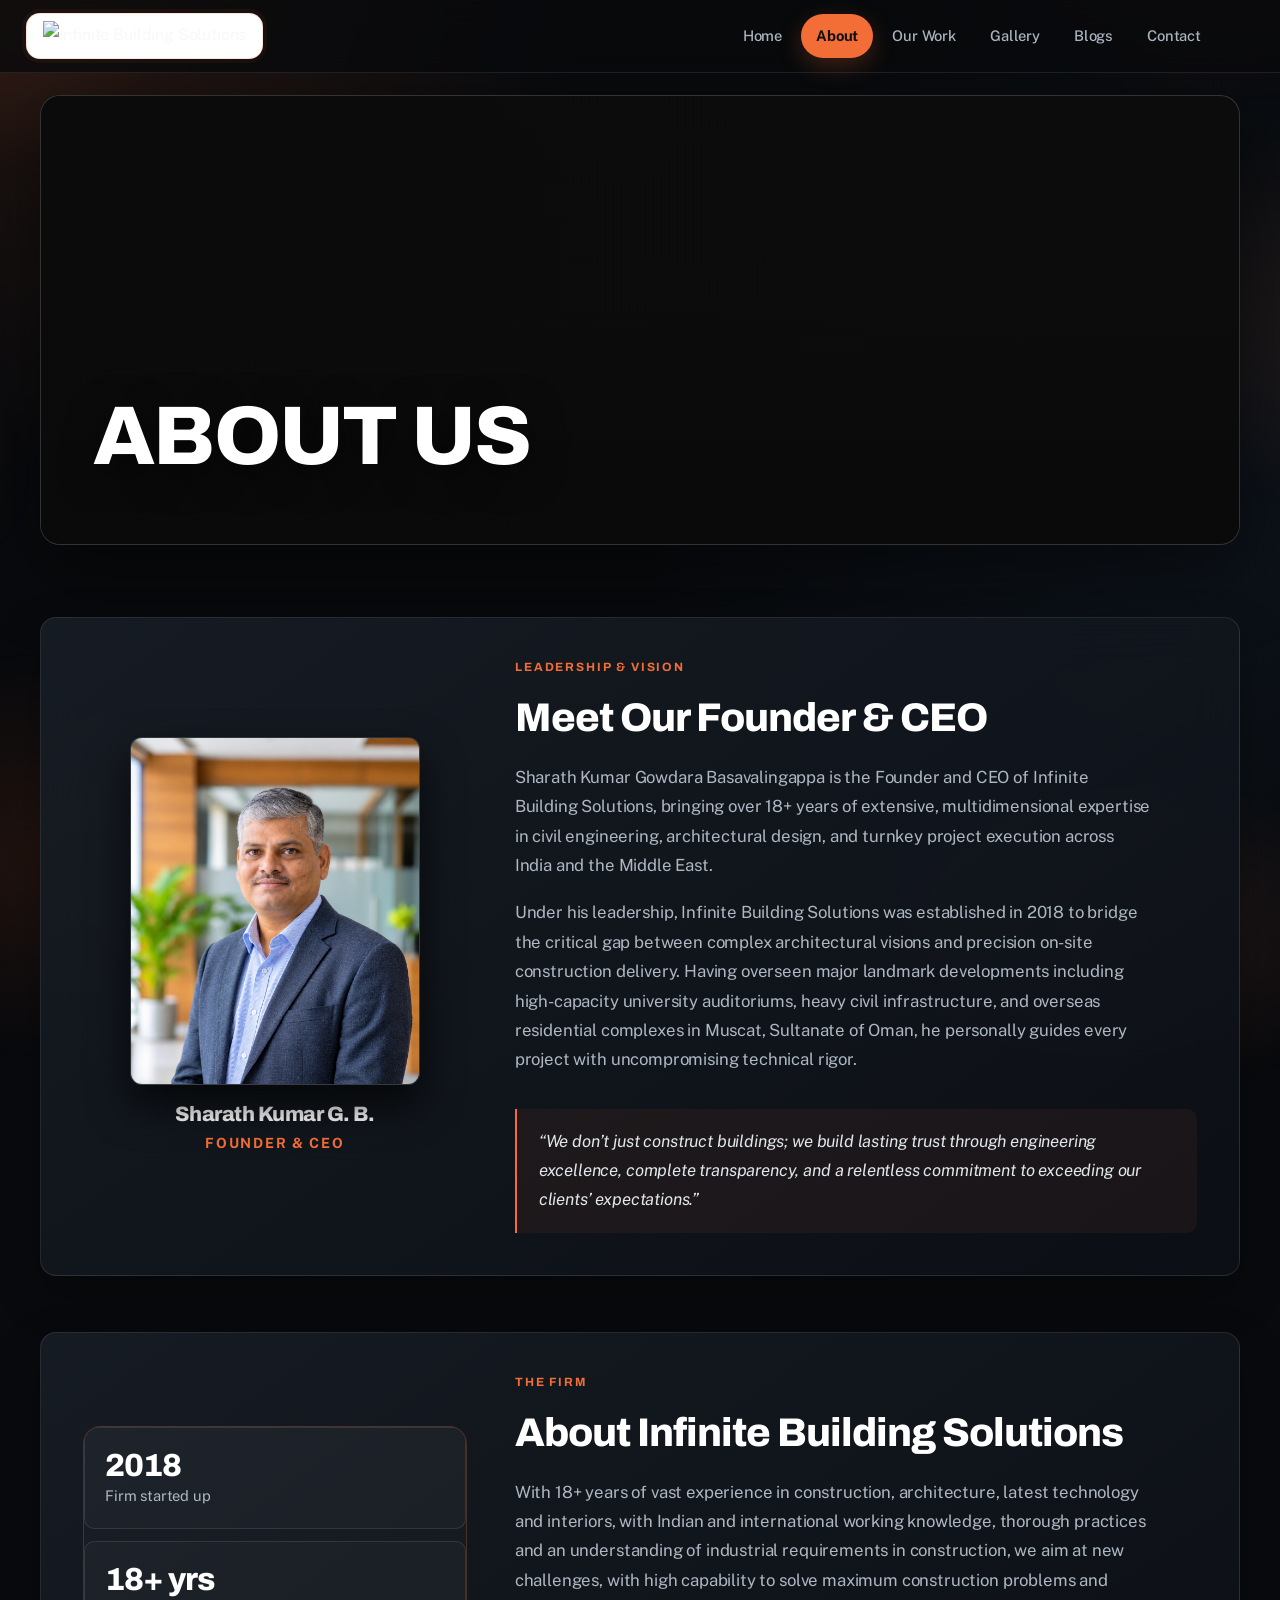
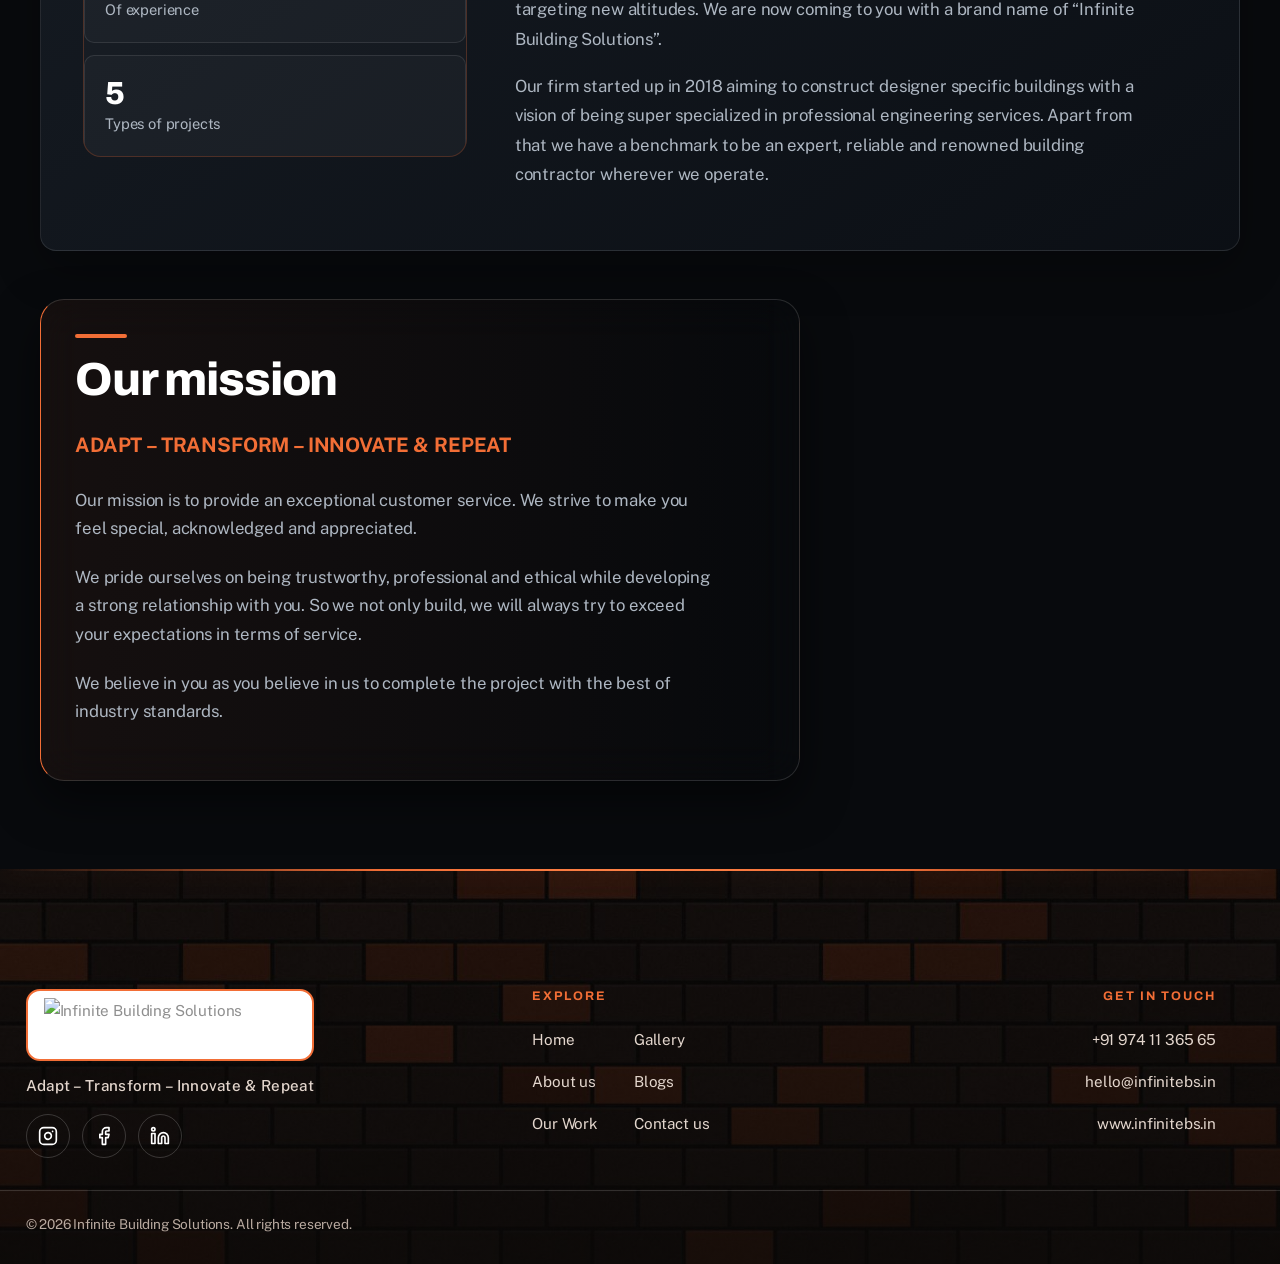
==== commit 7d0aa1fd: "founder picture added" ====
--- a/about.html
+++ b/about.html
@@ -27,10 +27,10 @@
   <article class="founder-card" style="margin-top:0">
     <div class="founder-media">
       <div class="founder-img-wrap">
-        <img src="images/founder.jpg" alt="Sharath Kumar G. B. - Founder &amp; CEO" onerror="this.style.display='none';this.nextElementSibling.style.display='flex'">
+        <img src="images/founder.png" alt="Sharath Kumar G. B. - Founder &amp; CEO" onerror="this.style.display='none';this.nextElementSibling.style.display='flex'">
         <div class="founder-placeholder" style="display:none">
           <svg viewBox="0 0 24 24"><path d="M12 12c2.21 0 4-1.79 4-4s-1.79-4-4-4-4 1.79-4 4 1.79 4 4 4zm0 2c-2.67 0-8 1.34-8 4v2h16v-2c0-2.66-5.33-4-8-4z"/></svg>
-          <span><b>Founder Photo</b>Place <code>founder.jpg</code> in <code>images/</code></span>
+          <span><b>Founder Photo</b>Place <code>founder.png</code> in <code>images/</code></span>
         </div>
       </div>
       <div class="founder-name-tag">
--- a/css/style.css
+++ b/css/style.css
@@ -969,3 +969,191 @@
 .rv { opacity: 0; transform: translateY(30px); transition: opacity 0.7s, transform 0.7s; }
 .rv.in { opacity: 1; transform: none; }
 @media (prefers-reduced-motion: reduce) { .rv { opacity: 1; transform: none; transition: none; } }
+
+/* ==========================================================================
+   Unified dark studio refresh
+   ========================================================================== */
+:root {
+  --bg: #080a0d;
+  --bg-alt: #0d1117;
+  --bg-card: rgba(18, 23, 30, 0.82);
+  --bg-card-hover: rgba(24, 30, 38, 0.96);
+  --st: #0b0f14;
+  --border: rgba(255, 255, 255, 0.1);
+  --border-warm: rgba(255, 255, 255, 0.14);
+  --border-hover: rgba(242, 110, 54, 0.8);
+  --fg: #f7f8fa;
+  --fg-sec: #aeb7c2;
+  --fg-mut: #727d89;
+}
+
+body {
+  background:
+    radial-gradient(circle at 8% 0%, rgba(242, 110, 54, 0.12), transparent 30rem),
+    radial-gradient(circle at 92% 18%, rgba(44, 75, 110, 0.14), transparent 34rem),
+    var(--bg);
+}
+
+header {
+  background: rgba(8, 10, 13, 0.76);
+  border-bottom-color: rgba(255, 255, 255, 0.09);
+}
+
+.nav { padding-top: 13px; padding-bottom: 13px; }
+.nav img {
+  height: 46px;
+  border: 1px solid rgba(242, 110, 54, 0.2);
+  box-shadow: 0 0 0 4px rgba(242, 110, 54, 0.05);
+}
+nav { gap: 4px; }
+nav a { color: #aab4bf; padding: 9px 15px; }
+nav a:hover { color: #fff; background: rgba(255, 255, 255, 0.08); }
+nav a.on { color: #111; box-shadow: 0 8px 24px rgba(242, 110, 54, 0.24); }
+
+.bn {
+  margin-top: 22px;
+  border: 1px solid rgba(255, 255, 255, 0.16);
+  box-shadow: 0 28px 80px rgba(0, 0, 0, 0.48);
+}
+.bn::before {
+  background:
+    linear-gradient(90deg, rgba(7, 9, 12, 0.86), rgba(7, 9, 12, 0.3) 68%, rgba(7, 9, 12, 0.48)),
+    linear-gradient(180deg, rgba(7, 9, 12, 0.1), rgba(7, 9, 12, 0.9));
+}
+.bn .w { padding-left: 52px; }
+.bn h1 { text-shadow: 0 8px 36px rgba(0, 0, 0, 0.5); }
+.bn p { color: #d3d9df; }
+
+.btn { border-radius: 10px; padding: 14px 24px; }
+.btn.ghost { border-radius: 10px; }
+
+.stats {
+  background: rgba(15, 20, 27, 0.88);
+  border-color: rgba(255, 255, 255, 0.12);
+  border-radius: 14px;
+  box-shadow: 0 24px 55px rgba(0, 0, 0, 0.4);
+}
+.stats b { color: #fff; }
+
+.sec { padding-top: 88px; padding-bottom: 88px; }
+.dark { background: linear-gradient(180deg, #0d1218, #0a0e13); }
+.sec h2::before { width: 52px; height: 4px; margin-bottom: 16px; }
+
+.sp-grid, .grid, .gal-grid, .blog-grid { gap: 20px; }
+.sp-card, .gal-item, .blog-card, .founder-card, #f {
+  background: linear-gradient(145deg, rgba(23, 29, 37, 0.94), rgba(12, 16, 22, 0.94));
+  border-color: rgba(255, 255, 255, 0.11);
+  box-shadow: 0 18px 45px rgba(0, 0, 0, 0.28);
+}
+.sp-card { border-radius: 14px; padding: 34px; }
+.sp-card:hover, .gal-item:hover, .blog-card:hover, .founder-card:hover {
+  border-color: rgba(242, 110, 54, 0.58);
+  box-shadow: 0 24px 55px rgba(0, 0, 0, 0.45), 0 0 30px rgba(242, 110, 54, 0.1);
+}
+.sp-icon { border-radius: 10px; }
+.sp-pill { border-color: rgba(255, 255, 255, 0.12); color: #c1c9d1; }
+
+.card { border-radius: 14px; border-color: rgba(255, 255, 255, 0.12); }
+.card .b { padding-left: 26px; padding-right: 26px; }
+.gal-item { border-radius: 14px; }
+.gal-body { padding: 20px 22px 22px; }
+.filters { margin-bottom: 34px; }
+.filters button { border-radius: 10px; padding: 10px 18px; }
+
+.two {
+  display: grid;
+  grid-template-columns: minmax(0, 0.85fr) minmax(0, 1.15fr);
+  gap: 56px;
+  align-items: start;
+}
+.info {
+  padding: 34px;
+  border: 1px solid var(--border);
+  border-radius: 14px;
+  background: linear-gradient(145deg, rgba(23, 29, 37, 0.9), rgba(12, 16, 22, 0.9));
+}
+.info p { padding: 18px 0; margin: 0; border-bottom: 1px solid var(--border); }
+.info p:last-child { border-bottom: 0; padding-bottom: 0; }
+.info b { display: block; color: var(--or); font: 700 0.75rem "Archivo", sans-serif; letter-spacing: 0.12em; text-transform: uppercase; margin-bottom: 7px; }
+.info a { color: #f5f7f9; }
+.info a:hover { color: var(--or); }
+
+#f {
+  display: grid;
+  gap: 18px;
+  padding: 34px;
+  border-radius: 14px;
+}
+#f label { display: grid; gap: 8px; color: #d9e0e6; font-weight: 600; font-size: 0.9rem; }
+#f input, #f select, #f textarea {
+  width: 100%;
+  border: 1px solid rgba(255, 255, 255, 0.13);
+  border-radius: 9px;
+  background: #0b0f14;
+  color: #f7f8fa;
+  padding: 13px 14px;
+  font: inherit;
+  resize: vertical;
+  transition: border-color 0.2s, box-shadow 0.2s;
+}
+#f input:focus, #f select:focus, #f textarea:focus {
+  outline: 0;
+  border-color: var(--or);
+  box-shadow: 0 0 0 3px rgba(242, 110, 54, 0.12);
+}
+#f .btn { justify-self: start; margin-top: 4px; }
+
+.founder-card {
+  display: grid;
+  grid-template-columns: minmax(220px, 0.72fr) minmax(0, 1.28fr);
+  gap: 48px;
+  padding: 42px;
+  border: 1px solid var(--border);
+  border-radius: 16px;
+}
+.founder-media { display: flex; flex-direction: column; gap: 18px; }
+.founder-img-wrap {
+  min-height: 340px;
+  border-radius: 12px;
+  overflow: hidden;
+  background: linear-gradient(135deg, #252b34, #12171e);
+  border: 1px solid var(--border);
+}
+.founder-img-wrap img { width: 100%; height: 100%; min-height: 340px; object-fit: cover; display: block; }
+.founder-placeholder { min-height: 340px; align-items: center; justify-content: center; flex-direction: column; gap: 12px; color: var(--fg-mut); text-align: center; padding: 20px; }
+.founder-placeholder svg { width: 52px; height: 52px; fill: var(--or); }
+.founder-name-tag h3 { font-size: 1.3rem; }
+.founder-name-tag p { color: var(--or); margin: 5px 0 0; }
+.founder-eyebrow { color: var(--or); font: 700 0.75rem "Archivo", sans-serif; letter-spacing: 0.16em; }
+.founder-bio h2 { margin: 12px 0 22px; }
+.founder-quote { border-left-color: var(--or); background: rgba(242, 110, 54, 0.06); padding: 18px 22px; border-radius: 0 10px 10px 0; }
+.founder-quote p { color: #e2e7ec; margin: 0; }
+.about-stats { display: grid; gap: 12px; }
+.about-stats div { padding: 20px; border: 1px solid var(--border); border-radius: 10px; color: var(--fg-sec); background: rgba(255, 255, 255, 0.025); }
+.about-stats b { display: block; color: #fff; font: 800 2rem "Archivo", sans-serif; }
+.pc { max-width: 760px; padding: 34px; border-left: 1px solid var(--or); background: linear-gradient(90deg, rgba(242, 110, 54, 0.06), transparent); }
+
+footer { background: #06080b; }
+.blog-footer { background: transparent; padding: 18px 0 0; border-top: 1px solid var(--border); display: flex; justify-content: space-between; gap: 12px; color: var(--fg-mut); }
+.ft { padding-top: 72px; }
+
+@media (max-width: 860px) {
+  .bn .w { padding-left: 28px; }
+  .two { grid-template-columns: 1fr; gap: 28px; }
+  .founder-card { grid-template-columns: 1fr; gap: 28px; padding: 30px 24px; text-align: left; }
+  .founder-name-tag { text-align: left; }
+  .founder-img-wrap, .founder-img-wrap img, .founder-placeholder { min-height: 280px; }
+  .pc { padding: 26px 22px; }
+}
+
+@media (max-width: 520px) {
+  .nav { padding-left: 16px; padding-right: 16px; }
+  .nav img { height: 40px; }
+  .bn { min-height: 58vh; }
+  .bn.tall { min-height: 72vh; }
+  .bn .w { padding: 80px 24px 52px; }
+  .bn h1 { font-size: clamp(2.15rem, 12vw, 3.2rem); }
+  .sp-card, #f, .info { padding: 24px; }
+  .grid, .gal-grid, .blog-grid { grid-template-columns: 1fr; }
+  .blog-footer { flex-direction: column; }
+}
--- a/css/background.css
+++ b/css/background.css
@@ -55,3 +55,13 @@
 @media (prefers-reduced-motion: reduce) {
   html::before, body::after { animation: none; }
 }
+
+/* ---------- hero banners: let the photo show through ----------
+   Old overlay went from 25% to 98% black, which hid most of the photo.
+   Now: light at the top, darker toward the bottom, plus a soft dark band on the
+   left behind the headline so the white text stays readable. */
+.bn::before {
+  background:
+    linear-gradient(90deg, rgba(10, 10, 10, .55) 0%, rgba(10, 10, 10, .22) 45%, transparent 75%),
+    linear-gradient(180deg, rgba(11, 11, 11, .08) 0%, rgba(11, 11, 11, .30) 45%, rgba(9, 9, 9, .88) 100%);
+}
